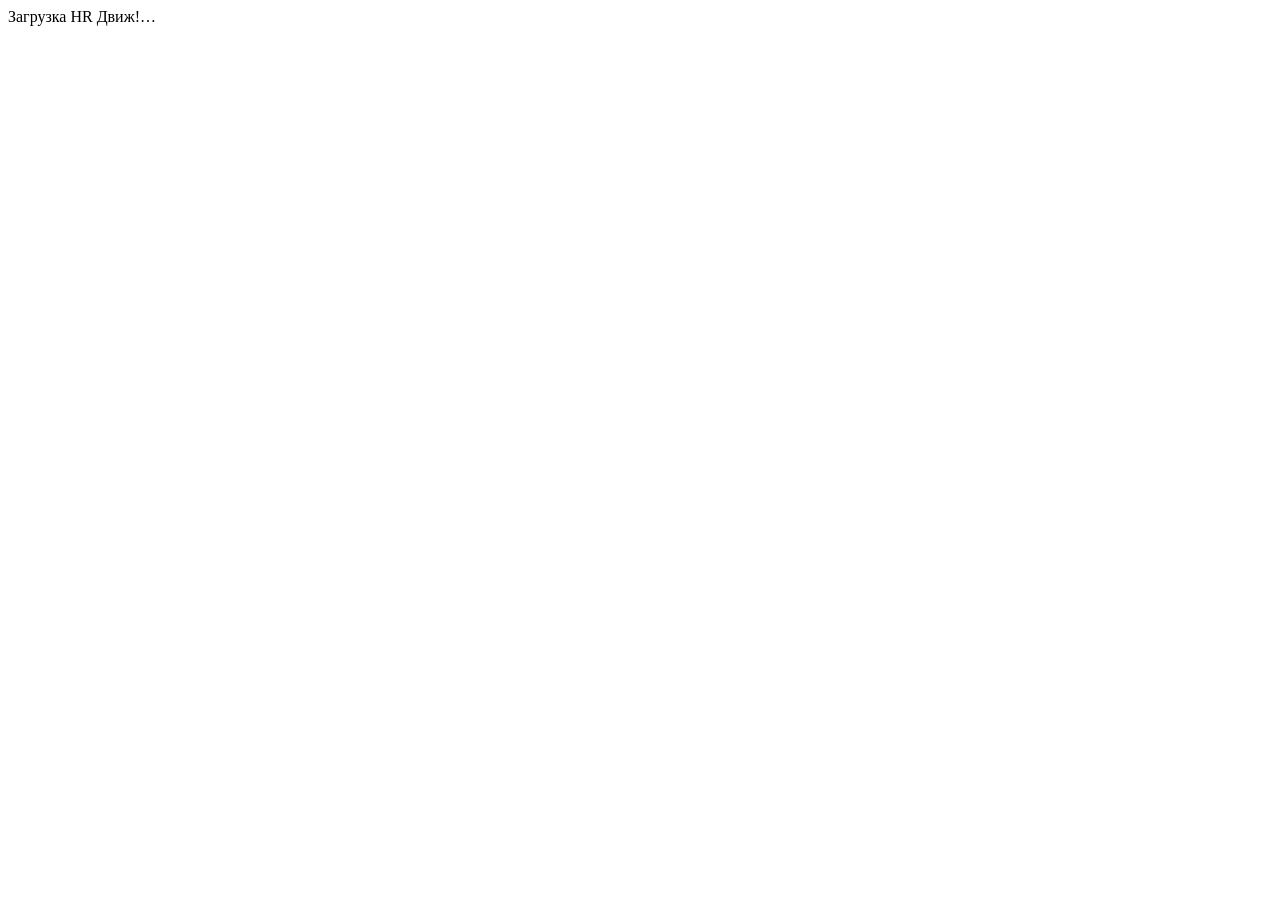
==== index.html @ 92eec260 "feat: add HR ATS app entry" ====
<!doctype html>
<html lang="ru"><head><meta charset="utf-8"><meta name="viewport" content="width=device-width, initial-scale=1"><meta name="theme-color" content="#1a1a1a"><title>HR Движ! — ATS</title><link rel="preconnect" href="https://fonts.googleapis.com"><link href="https://fonts.googleapis.com/css2?family=Unbounded:wght@500;700&display=swap" rel="stylesheet"><link rel="stylesheet" href="./app.css"></head>
<body><div id="app"><div class="loading">Загрузка HR Движ!…</div></div><div id="toast" role="status" aria-live="polite"></div>
<script type="module" src="./app.js"></script></body></html>
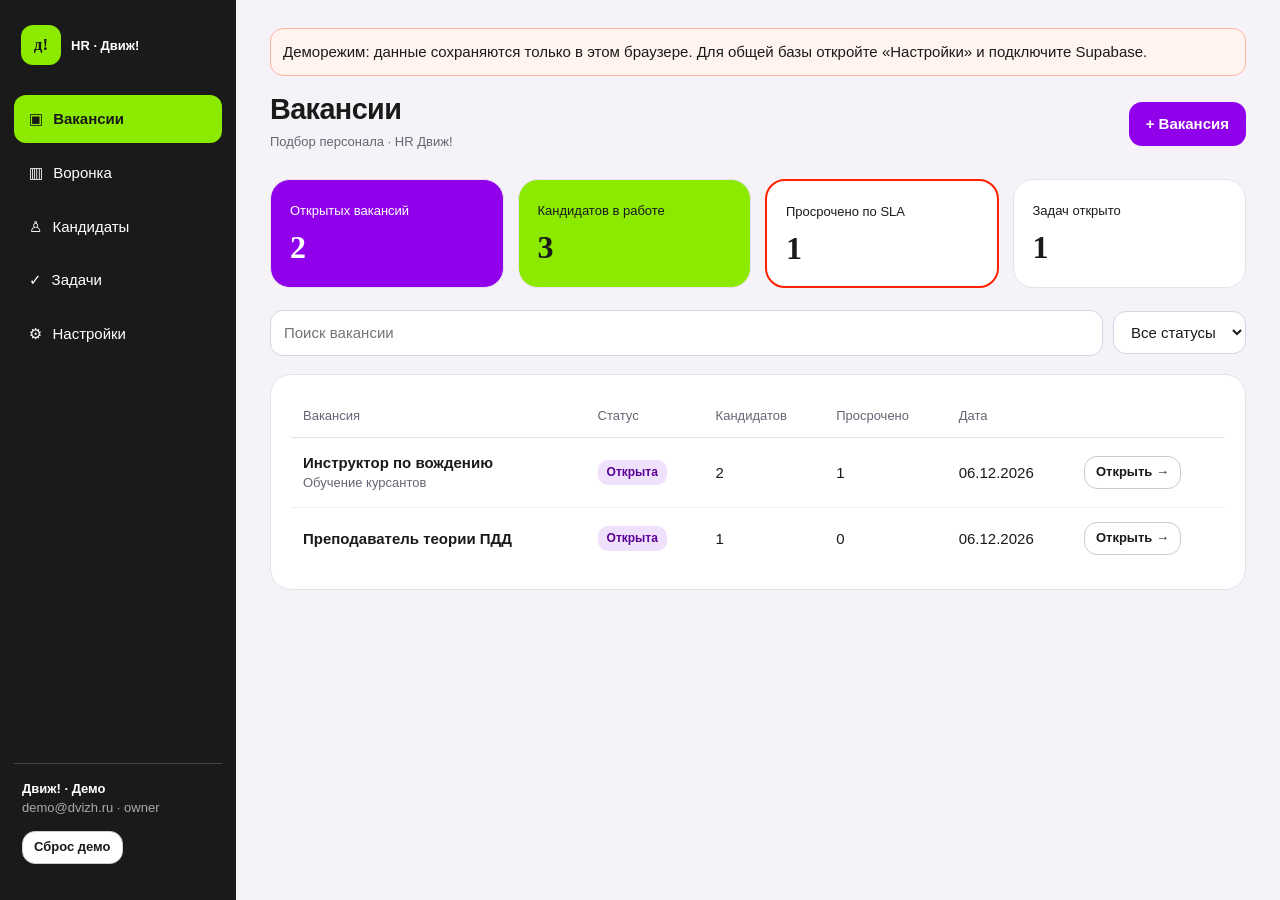
==== commit f0b98bed: "feat: load pipeline stage editor" ====
--- a/index.html
+++ b/index.html
@@ -1,4 +1,4 @@
 <!doctype html>
 <html lang="ru"><head><meta charset="utf-8"><meta name="viewport" content="width=device-width, initial-scale=1"><meta name="theme-color" content="#1a1a1a"><title>HR Движ! — ATS</title><link rel="preconnect" href="https://fonts.googleapis.com"><link href="https://fonts.googleapis.com/css2?family=Unbounded:wght@500;700&display=swap" rel="stylesheet"><link rel="stylesheet" href="./app.css"></head>
 <body><div id="app"><div class="loading">Загрузка HR Движ!…</div></div><div id="toast" role="status" aria-live="polite"></div>
-<script type="module" src="./app.js"></script></body></html>+<script type="module" src="./app.js"></script><script defer src="./pipeline-editor.js"></script></body></html>
--- a/app.css
+++ b/app.css
@@ -0,0 +1,6 @@
+:root{--p:#9000ea;--lime:#8bea00;--red:#ff2100;--ink:#1a1a1a;--muted:#696473;--bg:#f5f3f8;--border:#e6e2ec;--col:#ece8f2;--white:#fff}*{box-sizing:border-box}body{margin:0;background:var(--bg);color:var(--ink);font:15px/1.45 "Helvetica Neue",Arial,system-ui,sans-serif}button,input,select,textarea{font:inherit}button{cursor:pointer}button:disabled{opacity:.5;cursor:not-allowed}a{color:inherit}.shell{display:flex;min-height:100vh}.side{width:236px;flex:0 0 236px;background:var(--ink);color:#fff;padding:20px 14px;display:flex;flex-direction:column;gap:6px;position:sticky;top:0;height:100vh}.brand{display:flex;gap:10px;align-items:center;padding:5px 7px 24px;font:700 13px Unbounded,Arial}.logo{display:grid;place-items:center;width:40px;height:40px;border-radius:12px;background:var(--lime);color:var(--ink);font:bold 17px Unbounded}.nav{background:transparent;color:#fff;border:0;text-align:left;padding:13px 15px;border-radius:12px;width:100%;display:flex;gap:10px;align-items:center}.nav.active{background:var(--lime);color:var(--ink);font-weight:700}.nav:hover:not(.active){background:#373737}.foot{margin-top:auto;border-top:1px solid #444;padding:16px 8px;font-size:13px}.foot span{color:#aaa}.workspace{flex:1;min-width:0;padding:28px 34px;max-width:1900px}.top{display:flex;justify-content:space-between;align-items:center;gap:18px;margin-bottom:22px;flex-wrap:wrap}.title{font:700 clamp(21px,2.25vw,30px)/1.3 Unbounded,Arial;letter-spacing:-.6px;margin:0}.sub{color:var(--muted);font-size:13px;margin:5px 0}.actions,.filters{display:flex;gap:10px;align-items:center;flex-wrap:wrap}.btn{border:0;border-radius:13px;padding:11px 17px;min-height:44px;background:var(--p);color:white;font-weight:700}.btn.alt{background:white;color:var(--ink);border:1px solid #cfc9d8}.btn.lime{background:var(--lime);color:var(--ink)}.btn.danger{background:#fff0ed;color:#b5220d}.btn.small{min-height:32px;padding:6px 11px;font-size:13px}.btn:hover{filter:brightness(.95)}.metrics{display:grid;grid-template-columns:repeat(4,minmax(150px,1fr));gap:14px;margin-bottom:22px}.metric{background:white;border:1px solid var(--border);border-radius:20px;padding:19px}.metric.purple{background:var(--p);color:#fff}.metric.green{background:var(--lime)}.metric.warn{border:2px solid var(--red)}.metric .num{font:700 32px Unbounded;letter-spacing:-1px;margin-top:8px}.metric small{font-size:13px}.panel{background:white;border:1px solid var(--border);border-radius:21px;padding:20px;margin-bottom:20px;overflow:auto}.table{border-collapse:collapse;width:100%;min-width:740px}.table th{text-align:left;color:var(--muted);font-size:13px;font-weight:500;padding:12px;border-bottom:1px solid var(--border)}.table td{border-bottom:1px solid #f0edf3;padding:14px 12px;vertical-align:middle}.table tr:last-child td{border-bottom:0}.item-link{border:0;padding:0;background:none;font-weight:700;text-align:left;color:var(--ink);text-decoration:none}.item-link:hover{color:var(--p)}.muted{color:var(--muted);font-size:13px}.tag{display:inline-block;background:#eee6f7;border-radius:10px;padding:4px 9px;font-size:12px;font-weight:700}.tag.open{background:#efe0fc;color:#5a0094}.tag.over{background:#ffd3cc}.search,select,input,textarea{background:#fff;color:var(--ink);border:1px solid #d9d4e2;border-radius:13px;padding:11px 13px;outline-color:var(--p)}.search{min-width:240px;flex:1}.filters{margin-bottom:18px}.board{display:flex;gap:15px;overflow-x:auto;align-items:flex-start;padding-bottom:16px}.lane{background:var(--col);width:263px;min-width:263px;border-radius:19px;padding:12px;min-height:210px}.lane-head{display:flex;align-items:center;justify-content:space-between;font-weight:700;padding:6px 5px 14px;border-top:5px solid var(--p);margin-top:3px}.lane-count{background:#fff;border-radius:9px;padding:2px 9px}.cand-card{background:white;border:1px solid var(--border);border-radius:15px;padding:14px;margin-bottom:10px}.cand-card.overdue{border:2px solid var(--red)}.cand-card .line{display:flex;justify-content:space-between;gap:8px;margin-bottom:8px}.cand-card p{color:var(--muted);font-size:12px;margin:8px 0}.twocol{display:grid;grid-template-columns:minmax(0,1.8fr) minmax(290px,1fr);gap:18px}.kv{display:grid;grid-template-columns:120px 1fr;gap:9px 12px;margin-top:12px}.kv dt{color:var(--muted)}.kv dd{margin:0}.feed{display:flex;flex-direction:column;gap:11px}.feed-item{border-left:3px solid var(--p);padding:5px 12px;background:#faf9fc;border-radius:4px 10px 10px 4px}.form-grid{display:grid;grid-template-columns:repeat(2,minmax(0,1fr));gap:13px}.field{display:flex;flex-direction:column;gap:6px;font-size:13px;font-weight:700}.field.full{grid-column:1/-1}.field textarea{min-height:90px;resize:vertical}.dialog{border:0;border-radius:22px;padding:25px;width:min(94vw,590px);max-height:90vh;overflow:auto;box-shadow:0 24px 80px #1a1a1a50}.dialog::backdrop{background:#11081990}.dialog h2{font:700 21px Unbounded;margin:0 0 19px}.dialog-menu{display:flex;justify-content:flex-end;gap:10px;margin-top:20px}.auth{min-height:100vh;display:grid;place-items:center;padding:20px}.auth .panel{width:min(100%,480px)}.empty{text-align:center;padding:45px 20px;color:var(--muted)}.loading{text-align:center;padding:70px}.alert{background:#fff4ef;border:1px solid #ffb59d;border-radius:13px;padding:12px;margin-bottom:15px}.note{padding:12px;border:1px solid var(--border);border-radius:12px;margin-bottom:8px}.task-row{display:flex;align-items:center;gap:14px;justify-content:space-between;border-bottom:1px solid var(--border);padding:14px 5px}.task-row:last-child{border:0}#toast{position:fixed;right:24px;bottom:24px;background:var(--ink);color:white;padding:12px 18px;border-radius:12px;opacity:0;pointer-events:none;transition:opacity .2s;z-index:8;max-width:420px}#toast.show{opacity:1}.details{display:flex;align-items:center;gap:8px}.mobilebar{display:none}@media(max-width:1000px){.metrics{grid-template-columns:repeat(2,minmax(0,1fr))}.twocol{grid-template-columns:1fr}.workspace{padding:22px}}@media(max-width:650px){.side{display:none}.workspace{padding:17px 14px 85px}.metrics{gap:8px}.metric{padding:13px}.metric .num{font-size:24px}.title{font-size:21px}.form-grid{grid-template-columns:1fr}.field.full{grid-column:auto}.mobilebar{display:flex;position:fixed;bottom:0;background:#1a1a1a;padding:9px;left:0;right:0;gap:5px;z-index:4}.mobilebar .nav{font-size:12px;justify-content:center;padding:10px 5px}.board{margin-right:-14px}.dialog{padding:17px}}
+/* Drag-and-drop: вакансии / воронка */
+.cand-card[draggable="true"]{cursor:grab;user-select:none;touch-action:pan-y}
+.cand-card[draggable="true"]:active{cursor:grabbing}
+.cand-card.dragging{opacity:.35;border-style:dashed}
+.lane.drag-target{background:#e7d4f8;outline:2px dashed var(--p);outline-offset:-2px;transition:background .12s}
